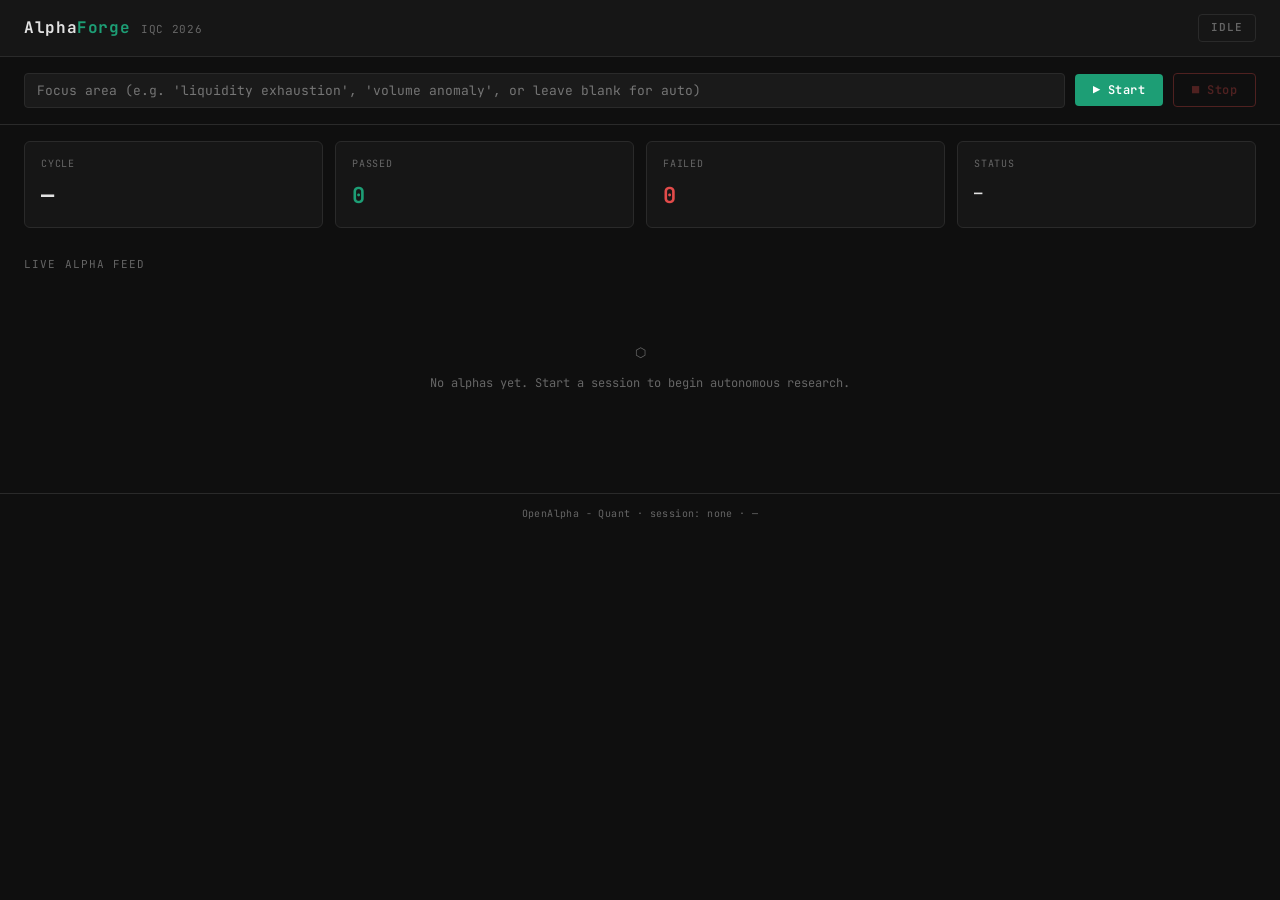
==== static/index.html @ 3b483c6f "feat: OpenAlpha-Quant v2 — full BRAIN submission pipeline - Rename AlphaForge → OpenAlpha - Quant ac" ====
<!DOCTYPE html>
<html lang="en">
<head>
<meta charset="UTF-8"/>
<meta name="viewport" content="width=device-width,initial-scale=1"/>
<title>OpenAlpha - Quant — IQC 2026 Alpha Engine</title>
<link href="https://fonts.googleapis.com/css2?family=JetBrains+Mono:wght@400;500;600;700&display=swap" rel="stylesheet"/>
<style>
:root{
  --bg:#0f0f0f;--surface:#161616;--border:#2a2a2a;
  --green:#1D9E75;--green-dim:rgba(29,158,117,0.15);
  --red:#E24B4A;--red-dim:rgba(226,75,74,0.15);
  --amber:#EF9F27;--amber-dim:rgba(239,159,39,0.15);
  --blue:#4A90D9;--blue-dim:rgba(74,144,217,0.15);
  --text:#e2e2e2;--muted:#666;--mono:'JetBrains Mono',monospace;
}
*{box-sizing:border-box;margin:0;padding:0;}
body{font-family:var(--mono);background:var(--bg);color:var(--text);font-size:13px;line-height:1.6;}
/* ── HEADER ── */
header{display:flex;align-items:center;justify-content:space-between;padding:14px 24px;border-bottom:1px solid var(--border);background:var(--surface);position:sticky;top:0;z-index:10;}
.logo{font-size:16px;font-weight:700;letter-spacing:0.04em;}
.logo span{color:var(--green);}
#statusBadge{padding:4px 12px;border-radius:4px;font-size:11px;font-weight:600;letter-spacing:0.08em;border:1px solid var(--border);}
/* ── CONTROLS ── */
.controls{display:flex;gap:10px;align-items:center;padding:16px 24px;border-bottom:1px solid var(--border);flex-wrap:wrap;}
input[type=text]{flex:1;min-width:200px;padding:8px 12px;background:#1a1a1a;border:1px solid var(--border);border-radius:4px;color:var(--text);font-family:var(--mono);font-size:13px;outline:none;}
input[type=text]:focus{border-color:var(--green);}
button{padding:8px 18px;border-radius:4px;font-family:var(--mono);font-size:12px;font-weight:600;cursor:pointer;border:none;letter-spacing:0.04em;transition:opacity .15s,transform .1s;}
button:active{transform:translateY(1px);}
#startBtn{background:var(--green);color:#fff;}
#startBtn:disabled{opacity:0.4;cursor:not-allowed;}
#stopBtn{background:transparent;border:1px solid var(--red);color:var(--red);}
#stopBtn:disabled{opacity:0.3;cursor:not-allowed;}
/* ── STATS ROW ── */
.stats{display:grid;grid-template-columns:repeat(4,1fr);gap:12px;padding:16px 24px;}
.stat-card{background:var(--surface);border:1px solid var(--border);border-radius:6px;padding:14px 16px;}
.stat-label{font-size:10px;color:var(--muted);text-transform:uppercase;letter-spacing:0.08em;margin-bottom:6px;}
.stat-value{font-size:22px;font-weight:700;}
/* ── ALPHA FEED ── */
.feed{padding:0 24px 40px;}
.feed-title{font-size:11px;color:var(--muted);text-transform:uppercase;letter-spacing:0.1em;padding:12px 0 10px;}
.alpha-card{background:var(--surface);border:1px solid var(--border);border-radius:6px;margin-bottom:12px;overflow:hidden;}
.alpha-card.submit{border-left:3px solid var(--green);}
.alpha-card.advance{border-left:3px solid var(--blue);}
.alpha-header{display:flex;align-items:center;justify-content:space-between;padding:12px 16px;cursor:pointer;gap:12px;}
.alpha-id{font-weight:700;font-size:14px;}
.alpha-meta{display:flex;align-items:center;gap:8px;flex-wrap:wrap;}
.badge{display:inline-block;padding:3px 8px;border-radius:3px;font-size:10px;font-weight:700;letter-spacing:0.06em;text-transform:uppercase;}
.badge-submit{background:var(--green-dim);color:var(--green);border:1px solid var(--green);}
.badge-advance{background:var(--blue-dim);color:var(--blue);border:1px solid var(--blue);}
.badge-corr-low{background:var(--green-dim);color:var(--green);}
.badge-corr-med{background:var(--amber-dim);color:var(--amber);}
.badge-corr-high{background:var(--red-dim);color:var(--red);}
.badge-family{background:#1a1a2e;color:#8080ff;border:1px solid #3333aa;}
.alpha-metrics-row{display:grid;grid-template-columns:repeat(3,1fr);gap:8px;padding:0 16px 10px;}
.mini-metric{background:#0f0f0f;border:1px solid var(--border);border-radius:4px;padding:8px 10px;text-align:center;}
.mini-label{font-size:9px;color:var(--muted);text-transform:uppercase;letter-spacing:.06em;margin-bottom:3px;}
.mini-value{font-size:13px;font-weight:600;color:var(--green);}
.collapsible{display:none;border-top:1px solid var(--border);}
.collapsible.open{display:block;}
.section-label{font-size:10px;color:var(--muted);text-transform:uppercase;letter-spacing:.08em;padding:10px 16px 4px;}
pre.expression{background:#0a0a0a;border:none;padding:10px 16px;font-size:12px;color:#7dd3fc;overflow-x:auto;white-space:pre-wrap;word-break:break-all;}
table.fp-table{width:100%;border-collapse:collapse;margin:0 0 10px;}
table.fp-table td{padding:4px 16px;font-size:11px;border-bottom:1px solid #1a1a1a;}
table.fp-table td:first-child{color:var(--muted);width:40%;}
table.fp-table td:last-child{color:var(--text);}
.ts{font-size:10px;color:var(--muted);}
.chevron{font-size:12px;color:var(--muted);transition:transform .2s;}
.chevron.open{transform:rotate(180deg);}
/* ── EMPTY STATE ── */
.empty{text-align:center;padding:60px 20px;color:var(--muted);}
.empty p{margin-top:10px;font-size:12px;}
/* ── FOOTER ── */
footer{text-align:center;padding:12px;color:var(--muted);font-size:10px;border-top:1px solid var(--border);letter-spacing:.04em;}
</style>
</head>
<body>

<header>
  <div class="logo">Alpha<span>Forge</span> <span style="color:var(--muted);font-weight:400;font-size:11px;">IQC 2026</span></div>
  <div id="statusBadge" style="color:var(--muted);">IDLE</div>
</header>

<div class="controls">
  <input type="text" id="focusInput" placeholder="Focus area (e.g. 'liquidity exhaustion', 'volume anomaly', or leave blank for auto)" />
  <button id="startBtn" onclick="startSession()">▶ Start</button>
  <button id="stopBtn" onclick="stopSession()" disabled>■ Stop</button>
</div>

<div class="stats">
  <div class="stat-card"><div class="stat-label">Cycle</div><div class="stat-value" id="statCycle">—</div></div>
  <div class="stat-card"><div class="stat-label">Passed</div><div class="stat-value" id="statPassed" style="color:var(--green)">0</div></div>
  <div class="stat-card"><div class="stat-label">Failed</div><div class="stat-value" id="statFailed" style="color:var(--red)">0</div></div>
  <div class="stat-card"><div class="stat-label">Status</div><div class="stat-value" id="statStatus" style="font-size:14px;padding-top:4px">—</div></div>
</div>

<div class="feed">
  <div class="feed-title">Live Alpha Feed</div>
  <div id="alphaFeed">
    <div class="empty" id="emptyState">
      ⬡<p>No alphas yet. Start a session to begin autonomous research.</p>
    </div>
  </div>
</div>

<footer id="footer">OpenAlpha - Quant · session: <span id="footerSid">none</span> · <span id="footerTs">—</span></footer>

<script>
const API = '';
let sessionId = localStorage.getItem('af_session_id') || null;
let pollInterval = null;
let knownAlphaIds = new Set();
let failCount = 0;

const STATUS_COLORS = {
  IDLE:'#666', GENERATING:'var(--amber)', PARSING:'var(--amber)',
  VALIDATING:'var(--amber)', ITERATING:'var(--amber)',
  PASS:'var(--green)', FAIL:'var(--red)',
  STOPPED:'#666', ERROR:'var(--red)',
};

// ── Session Management ────────────────────────────────────────────────────────
async function startSession() {
  const focus = document.getElementById('focusInput').value.trim() || 'auto';
  try {
    const resp = await fetch(`${API}/session/start`, {
      method: 'POST',
      headers: {'Content-Type':'application/json'},
      body: JSON.stringify({focus_area: focus}),
    });
    const data = await resp.json();
    if (!resp.ok) { alert('Error: ' + (data.detail || JSON.stringify(data))); return; }
    sessionId = data.session_id;
    localStorage.setItem('af_session_id', sessionId);
    knownAlphaIds.clear();
    failCount = 0;
    document.getElementById('footerSid').textContent = sessionId;
    document.getElementById('startBtn').disabled = true;
    document.getElementById('stopBtn').disabled = false;
    document.getElementById('emptyState').style.display = 'none';
    startPolling();
  } catch (e) { alert('Failed to start session: ' + e.message); }
}

async function stopSession() {
  if (!sessionId) return;
  try {
    await fetch(`${API}/session/${sessionId}/stop`, {method:'POST'});
    stopPolling();
    document.getElementById('startBtn').disabled = false;
    document.getElementById('stopBtn').disabled = true;
    setStatus('STOPPED');
  } catch (e) { console.error(e); }
}

// ── Polling ───────────────────────────────────────────────────────────────────
function startPolling() {
  if (pollInterval) clearInterval(pollInterval);
  pollInterval = setInterval(fetchStatus, 2000);
  fetchStatus();
}

function stopPolling() {
  if (pollInterval) { clearInterval(pollInterval); pollInterval = null; }
}

async function fetchStatus() {
  if (!sessionId) return;
  try {
    const resp = await fetch(`${API}/session/${sessionId}`);
    if (!resp.ok) return;
    const state = await resp.json();
    updateUI(state);
    if (['STOPPED','ERROR'].includes(state.status)) {
      stopPolling();
      document.getElementById('startBtn').disabled = false;
      document.getElementById('stopBtn').disabled = true;
    }
  } catch (e) { console.warn('Poll error:', e); }
}

// ── UI Updates ────────────────────────────────────────────────────────────────
function updateUI(state) {
  document.getElementById('statCycle').textContent = state.cycle || '—';
  document.getElementById('statPassed').textContent = (state.passed_alphas || []).length;

  // Calculate fail count as (cycles - passes - 1) approx
  const passed = (state.passed_alphas || []).length;
  document.getElementById('statFailed').textContent = Math.max(0, (state.cycle || 0) - passed);
  document.getElementById('statStatus').textContent = state.status;
  setStatus(state.status);

  const ts = state.created_at ? new Date(state.created_at).toLocaleString() : '—';
  document.getElementById('footerTs').textContent = ts;
  document.getElementById('footerSid').textContent = sessionId || 'none';

  // Render new alphas (newest first)
  const alphas = [...(state.passed_alphas || [])].reverse();
  for (const alpha of alphas) {
    if (!knownAlphaIds.has(alpha.alpha_id)) {
      knownAlphaIds.add(alpha.alpha_id);
      prependAlphaCard(alpha);
    }
  }

  if (knownAlphaIds.size > 0) {
    document.getElementById('emptyState').style.display = 'none';
  }
}

function setStatus(status) {
  const badge = document.getElementById('statusBadge');
  badge.textContent = status;
  badge.style.color = STATUS_COLORS[status] || '#666';
  badge.style.borderColor = STATUS_COLORS[status] || '#2a2a2a';
}

// ── Alpha Card Rendering ──────────────────────────────────────────────────────
function prependAlphaCard(alpha) {
  const feed = document.getElementById('alphaFeed');
  const empty = document.getElementById('emptyState');
  if (empty) empty.style.display = 'none';

  const m = alpha.metrics || {};
  const fp = alpha.fingerprint || {};
  const isSubmit = alpha.decision === 'SUBMIT CANDIDATE';
  const cardClass = isSubmit ? 'submit' : 'advance';
  const badgeClass = isSubmit ? 'badge-submit' : 'badge-advance';
  const badgeLabel = isSubmit ? 'SUBMIT ✓' : 'TEST ▶';

  const sharpe = fmt(m.sharpe_min, m.sharpe_max);
  const turnover = fmtPct(m.turnover_min, m.turnover_max);
  const fitness = fmt(m.fitness_min, m.fitness_max);
  const corrRisk = (m.corr_risk || '').toUpperCase();
  const corrClass = corrRisk === 'LOW' ? 'badge-corr-low' : corrRisk === 'HIGH' ? 'badge-corr-high' : 'badge-corr-med';
  const ts = alpha.timestamp ? new Date(alpha.timestamp).toLocaleTimeString() : '';
  const family = alpha.family || '';

  const id = 'card_' + alpha.alpha_id.replace(/\W/g,'');

  const card = document.createElement('div');
  card.className = `alpha-card ${cardClass}`;
  card.id = id;
  card.innerHTML = `
    <div class="alpha-header" onclick="toggleCard('${id}')">
      <div style="display:flex;align-items:center;gap:10px;">
        <span class="alpha-id">${esc(alpha.alpha_id)}</span>
        <span class="badge ${badgeClass}">${badgeLabel}</span>
        ${family ? `<span class="badge badge-family">${esc(family)}</span>` : ''}
        <span class="badge ${corrClass}">${corrRisk || '—'}</span>
      </div>
      <div style="display:flex;align-items:center;gap:12px;">
        <span class="ts">${ts} · cycle ${alpha.cycle_num}</span>
        <span class="chevron" id="chev_${id}">▼</span>
      </div>
    </div>
    <div class="alpha-metrics-row">
      <div class="mini-metric"><div class="mini-label">Sharpe</div><div class="mini-value">${sharpe}</div></div>
      <div class="mini-metric"><div class="mini-label">Fitness</div><div class="mini-value" style="color:var(--blue)">${fitness}</div></div>
      <div class="mini-metric"><div class="mini-label">Turnover</div><div class="mini-value" style="color:var(--amber)">${turnover}</div></div>
    </div>
    <div class="collapsible" id="body_${id}">
      <div class="section-label">FAST EXPRESSION</div>
      <pre class="expression">${esc(alpha.expression || '—')}</pre>
      <div class="section-label">STRUCTURAL FINGERPRINT</div>
      <table class="fp-table">
        <tr><td>Dataset</td><td>${esc(fp.dataset||'—')}</td></tr>
        <tr><td>Topology</td><td>${esc(fp.topology||'—')}</td></tr>
        <tr><td>Temporal</td><td>${esc(fp.temporal||'—')}</td></tr>
        <tr><td>Normalization</td><td>${esc(fp.normalization||'—')}</td></tr>
        <tr><td>Direction</td><td>${esc(fp.direction||'—')}</td></tr>
        <tr><td>Neutral</td><td>${esc(fp.neutral||'—')}</td></tr>
      </table>
      <div class="section-label">RATIONALE</div>
      <div style="padding:6px 16px 14px;font-size:12px;color:#aaa;line-height:1.7;">${esc(alpha.rationale||'—')}</div>
    </div>
  `;
  // Insert at top (newest first)
  const firstCard = feed.querySelector('.alpha-card');
  if (firstCard) feed.insertBefore(card, firstCard);
  else feed.appendChild(card);
}

function toggleCard(id) {
  const body = document.getElementById('body_' + id);
  const chev = document.getElementById('chev_' + id);
  if (!body) return;
  body.classList.toggle('open');
  chev.classList.toggle('open');
}

// ── Utils ─────────────────────────────────────────────────────────────────────
function esc(s) {
  return String(s||'').replace(/&/g,'&amp;').replace(/</g,'&lt;').replace(/>/g,'&gt;');
}
function fmt(lo, hi) {
  if (lo == null) return '—';
  return hi && hi !== lo ? `${lo}–${hi}` : String(lo);
}
function fmtPct(lo, hi) {
  if (lo == null) return '—';
  return hi && hi !== lo ? `${lo}–${hi}%` : `${lo}%`;
}

// ── Resume on page reload ──────────────────────────────────────────────────────
window.addEventListener('load', () => {
  if (sessionId) {
    document.getElementById('footerSid').textContent = sessionId;
    fetchStatus().then(() => startPolling());
    document.getElementById('stopBtn').disabled = false;
    document.getElementById('startBtn').disabled = false;
  }
});
</script>
</body>
</html>
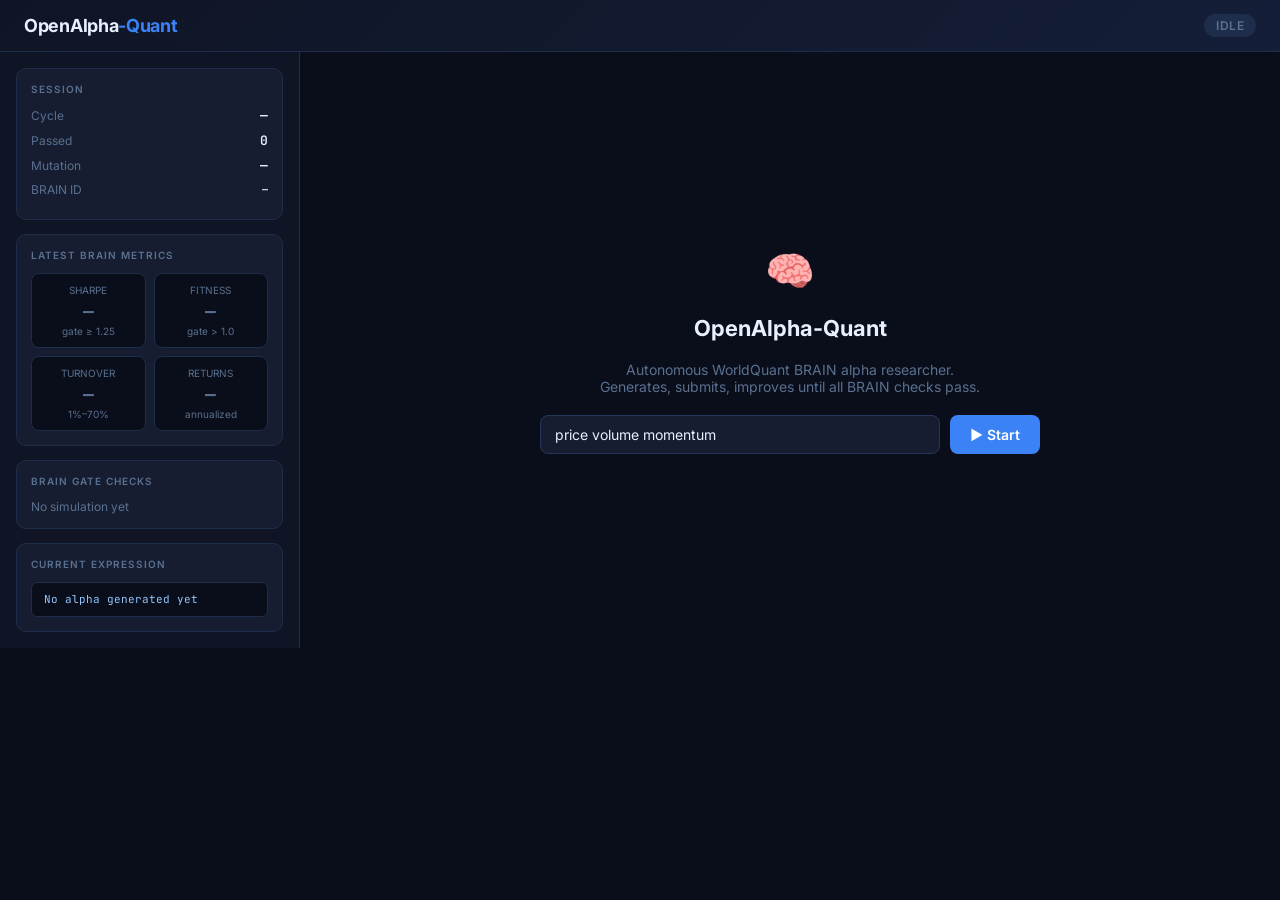
==== commit 7668c557: "feat: 20-mutation BRAIN improvement loop + rich live UI Backend: - _brain_improvement_loop(): PATCHe" ====
--- a/static/index.html
+++ b/static/index.html
@@ -1,315 +1,519 @@
 <!DOCTYPE html>
 <html lang="en">
 <head>
-<meta charset="UTF-8"/>
-<meta name="viewport" content="width=device-width,initial-scale=1"/>
-<title>OpenAlpha - Quant — IQC 2026 Alpha Engine</title>
-<link href="https://fonts.googleapis.com/css2?family=JetBrains+Mono:wght@400;500;600;700&display=swap" rel="stylesheet"/>
+<meta charset="UTF-8">
+<title>OpenAlpha-Quant | Research Dashboard</title>
+<link href="https://fonts.googleapis.com/css2?family=Inter:wght@300;400;500;600;700&family=JetBrains+Mono:wght@400;500&display=swap" rel="stylesheet">
 <style>
-:root{
-  --bg:#0f0f0f;--surface:#161616;--border:#2a2a2a;
-  --green:#1D9E75;--green-dim:rgba(29,158,117,0.15);
-  --red:#E24B4A;--red-dim:rgba(226,75,74,0.15);
-  --amber:#EF9F27;--amber-dim:rgba(239,159,39,0.15);
-  --blue:#4A90D9;--blue-dim:rgba(74,144,217,0.15);
-  --text:#e2e2e2;--muted:#666;--mono:'JetBrains Mono',monospace;
-}
-*{box-sizing:border-box;margin:0;padding:0;}
-body{font-family:var(--mono);background:var(--bg);color:var(--text);font-size:13px;line-height:1.6;}
-/* ── HEADER ── */
-header{display:flex;align-items:center;justify-content:space-between;padding:14px 24px;border-bottom:1px solid var(--border);background:var(--surface);position:sticky;top:0;z-index:10;}
-.logo{font-size:16px;font-weight:700;letter-spacing:0.04em;}
-.logo span{color:var(--green);}
-#statusBadge{padding:4px 12px;border-radius:4px;font-size:11px;font-weight:600;letter-spacing:0.08em;border:1px solid var(--border);}
-/* ── CONTROLS ── */
-.controls{display:flex;gap:10px;align-items:center;padding:16px 24px;border-bottom:1px solid var(--border);flex-wrap:wrap;}
-input[type=text]{flex:1;min-width:200px;padding:8px 12px;background:#1a1a1a;border:1px solid var(--border);border-radius:4px;color:var(--text);font-family:var(--mono);font-size:13px;outline:none;}
-input[type=text]:focus{border-color:var(--green);}
-button{padding:8px 18px;border-radius:4px;font-family:var(--mono);font-size:12px;font-weight:600;cursor:pointer;border:none;letter-spacing:0.04em;transition:opacity .15s,transform .1s;}
-button:active{transform:translateY(1px);}
-#startBtn{background:var(--green);color:#fff;}
-#startBtn:disabled{opacity:0.4;cursor:not-allowed;}
-#stopBtn{background:transparent;border:1px solid var(--red);color:var(--red);}
-#stopBtn:disabled{opacity:0.3;cursor:not-allowed;}
-/* ── STATS ROW ── */
-.stats{display:grid;grid-template-columns:repeat(4,1fr);gap:12px;padding:16px 24px;}
-.stat-card{background:var(--surface);border:1px solid var(--border);border-radius:6px;padding:14px 16px;}
-.stat-label{font-size:10px;color:var(--muted);text-transform:uppercase;letter-spacing:0.08em;margin-bottom:6px;}
-.stat-value{font-size:22px;font-weight:700;}
-/* ── ALPHA FEED ── */
-.feed{padding:0 24px 40px;}
-.feed-title{font-size:11px;color:var(--muted);text-transform:uppercase;letter-spacing:0.1em;padding:12px 0 10px;}
-.alpha-card{background:var(--surface);border:1px solid var(--border);border-radius:6px;margin-bottom:12px;overflow:hidden;}
-.alpha-card.submit{border-left:3px solid var(--green);}
-.alpha-card.advance{border-left:3px solid var(--blue);}
-.alpha-header{display:flex;align-items:center;justify-content:space-between;padding:12px 16px;cursor:pointer;gap:12px;}
-.alpha-id{font-weight:700;font-size:14px;}
-.alpha-meta{display:flex;align-items:center;gap:8px;flex-wrap:wrap;}
-.badge{display:inline-block;padding:3px 8px;border-radius:3px;font-size:10px;font-weight:700;letter-spacing:0.06em;text-transform:uppercase;}
-.badge-submit{background:var(--green-dim);color:var(--green);border:1px solid var(--green);}
-.badge-advance{background:var(--blue-dim);color:var(--blue);border:1px solid var(--blue);}
-.badge-corr-low{background:var(--green-dim);color:var(--green);}
-.badge-corr-med{background:var(--amber-dim);color:var(--amber);}
-.badge-corr-high{background:var(--red-dim);color:var(--red);}
-.badge-family{background:#1a1a2e;color:#8080ff;border:1px solid #3333aa;}
-.alpha-metrics-row{display:grid;grid-template-columns:repeat(3,1fr);gap:8px;padding:0 16px 10px;}
-.mini-metric{background:#0f0f0f;border:1px solid var(--border);border-radius:4px;padding:8px 10px;text-align:center;}
-.mini-label{font-size:9px;color:var(--muted);text-transform:uppercase;letter-spacing:.06em;margin-bottom:3px;}
-.mini-value{font-size:13px;font-weight:600;color:var(--green);}
-.collapsible{display:none;border-top:1px solid var(--border);}
-.collapsible.open{display:block;}
-.section-label{font-size:10px;color:var(--muted);text-transform:uppercase;letter-spacing:.08em;padding:10px 16px 4px;}
-pre.expression{background:#0a0a0a;border:none;padding:10px 16px;font-size:12px;color:#7dd3fc;overflow-x:auto;white-space:pre-wrap;word-break:break-all;}
-table.fp-table{width:100%;border-collapse:collapse;margin:0 0 10px;}
-table.fp-table td{padding:4px 16px;font-size:11px;border-bottom:1px solid #1a1a1a;}
-table.fp-table td:first-child{color:var(--muted);width:40%;}
-table.fp-table td:last-child{color:var(--text);}
-.ts{font-size:10px;color:var(--muted);}
-.chevron{font-size:12px;color:var(--muted);transition:transform .2s;}
-.chevron.open{transform:rotate(180deg);}
-/* ── EMPTY STATE ── */
-.empty{text-align:center;padding:60px 20px;color:var(--muted);}
-.empty p{margin-top:10px;font-size:12px;}
-/* ── FOOTER ── */
-footer{text-align:center;padding:12px;color:var(--muted);font-size:10px;border-top:1px solid var(--border);letter-spacing:.04em;}
+  :root {
+    --bg: #0a0e1a; --bg2: #0f1525; --bg3: #161d30;
+    --border: #1e2d4a; --border2: #243558;
+    --text: #c8d4e8; --muted: #5a7090; --white: #e8f0ff;
+    --blue: #3b82f6; --green: #10b981; --red: #ef4444;
+    --yellow: #f59e0b; --purple: #8b5cf6; --cyan: #06b6d4;
+    --orange: #f97316;
+  }
+  * { margin: 0; padding: 0; box-sizing: border-box; }
+  body { font-family: 'Inter', sans-serif; background: var(--bg); color: var(--text); min-height: 100vh; }
+
+  header {
+    background: linear-gradient(135deg, #0f1525 0%, #141e38 100%);
+    border-bottom: 1px solid var(--border);
+    padding: 14px 24px;
+    display: flex; align-items: center; justify-content: space-between;
+  }
+  .logo { font-size: 18px; font-weight: 700; color: var(--white); letter-spacing: -0.3px; }
+  .logo span { color: var(--blue); }
+  .status-badge {
+    padding: 4px 12px; border-radius: 20px; font-size: 12px; font-weight: 600;
+    letter-spacing: 0.5px; text-transform: uppercase;
+  }
+  .badge-idle      { background: #1e2d4a; color: var(--muted); }
+  .badge-generating { background: #1c2f1a; color: #4ade80; animation: pulse 2s infinite; }
+  .badge-submitting { background: #1a2a3f; color: var(--blue); animation: pulse 2s infinite; }
+  .badge-iterating  { background: #2a1f10; color: var(--orange); animation: pulse 2s infinite; }
+  .badge-pass       { background: #0f2a1a; color: var(--green); }
+  .badge-stopped    { background: #1e1e2e; color: var(--muted); }
+  .badge-error      { background: #2a1010; color: var(--red); }
+  @keyframes pulse { 0%,100%{opacity:1} 50%{opacity:.6} }
+
+  .grid {
+    display: grid;
+    grid-template-columns: 300px 1fr;
+    grid-template-rows: auto 1fr;
+    gap: 0;
+    height: calc(100vh - 56px);
+  }
+
+  /* Left sidebar */
+  .sidebar {
+    background: var(--bg2); border-right: 1px solid var(--border);
+    overflow-y: auto; padding: 16px;
+    display: flex; flex-direction: column; gap: 14px;
+  }
+
+  .card {
+    background: var(--bg3); border: 1px solid var(--border);
+    border-radius: 10px; padding: 14px;
+  }
+  .card-title {
+    font-size: 10px; font-weight: 600; color: var(--muted);
+    letter-spacing: 1px; text-transform: uppercase; margin-bottom: 12px;
+  }
+
+  .stat-row { display: flex; justify-content: space-between; align-items: center; margin-bottom: 8px; }
+  .stat-label { font-size: 12px; color: var(--muted); }
+  .stat-val { font-size: 13px; font-weight: 600; color: var(--white); font-family: 'JetBrains Mono', monospace; }
+
+  .metric-grid { display: grid; grid-template-columns: 1fr 1fr; gap: 8px; }
+  .metric-box {
+    background: var(--bg); border: 1px solid var(--border);
+    border-radius: 8px; padding: 10px; text-align: center;
+  }
+  .metric-name { font-size: 10px; color: var(--muted); margin-bottom: 4px; }
+  .metric-value { font-size: 18px; font-weight: 700; font-family: 'JetBrains Mono', monospace; }
+  .metric-limit { font-size: 10px; color: var(--muted); margin-top: 2px; }
+  .good { color: var(--green); }
+  .bad  { color: var(--red); }
+  .na   { color: var(--muted); }
+
+  /* BRAIN checks */
+  .check-row {
+    display: flex; align-items: center; gap: 8px;
+    padding: 6px 0; border-bottom: 1px solid var(--border);
+    font-size: 12px;
+  }
+  .check-row:last-child { border-bottom: none; }
+  .check-icon { font-size: 14px; width: 18px; flex-shrink: 0; }
+  .check-name { flex: 1; color: var(--text); font-family: 'JetBrains Mono', monospace; font-size: 11px; }
+  .check-vals { font-size: 10px; color: var(--muted); }
+
+  /* Mutation progress bar */
+  .mutation-bar { margin-top: 8px; }
+  .mutation-label { font-size: 11px; color: var(--muted); margin-bottom: 4px; display: flex; justify-content: space-between; }
+  .bar-track { height: 6px; background: var(--bg); border-radius: 3px; overflow: hidden; }
+  .bar-fill { height: 100%; background: linear-gradient(90deg, var(--blue), var(--purple)); border-radius: 3px; transition: width 0.5s; }
+
+  /* Right panel */
+  .main-panel {
+    display: flex; flex-direction: column;
+    overflow: hidden;
+  }
+
+  /* Session start */
+  .start-screen {
+    flex: 1; display: flex; align-items: center; justify-content: center;
+    flex-direction: column; gap: 20px;
+  }
+  .start-screen h2 { font-size: 22px; font-weight: 700; color: var(--white); }
+  .start-screen p { color: var(--muted); font-size: 14px; text-align: center; max-width: 400px; }
+  .input-row { display: flex; gap: 10px; width: 100%; max-width: 500px; }
+  .input-row input {
+    flex: 1; background: var(--bg3); border: 1px solid var(--border2);
+    color: var(--white); padding: 10px 14px; border-radius: 8px; font-size: 14px;
+    outline: none; font-family: inherit;
+  }
+  .input-row input:focus { border-color: var(--blue); }
+  .btn {
+    background: var(--blue); color: white; border: none; padding: 10px 20px;
+    border-radius: 8px; font-size: 14px; font-weight: 600; cursor: pointer;
+    transition: all .2s; font-family: inherit;
+  }
+  .btn:hover { background: #2563eb; transform: translateY(-1px); }
+  .btn-danger { background: #dc2626; }
+  .btn-danger:hover { background: #b91c1c; }
+
+  /* Activity log */
+  .log-header {
+    padding: 12px 20px; border-bottom: 1px solid var(--border);
+    display: flex; align-items: center; justify-content: space-between;
+    background: var(--bg2);
+  }
+  .log-title { font-size: 13px; font-weight: 600; color: var(--white); }
+  .log-controls { display: flex; gap: 8px; }
+  .log-btn {
+    padding: 4px 10px; border-radius: 6px; font-size: 11px; font-weight: 500;
+    cursor: pointer; border: 1px solid var(--border2); background: var(--bg3);
+    color: var(--muted); transition: all .15s;
+  }
+  .log-btn.active { background: var(--blue); border-color: var(--blue); color: white; }
+  .log-btn:hover { color: var(--white); }
+
+  .log-body {
+    flex: 1; overflow-y: auto; padding: 8px 0;
+    font-family: 'JetBrains Mono', monospace; font-size: 12px;
+  }
+
+  .log-entry {
+    display: flex; gap: 10px; padding: 5px 20px;
+    border-left: 2px solid transparent;
+    line-height: 1.4;
+    animation: fadeIn .3s ease;
+  }
+  @keyframes fadeIn { from{opacity:0;transform:translateY(4px)} to{opacity:1;transform:none} }
+
+  .log-time { color: var(--muted); flex-shrink: 0; font-size: 11px; padding-top: 1px; }
+  .log-type {
+    font-size: 10px; font-weight: 700; letter-spacing: 0.5px;
+    padding: 1px 6px; border-radius: 4px; flex-shrink: 0;
+    height: fit-content; margin-top: 1px;
+  }
+  .log-msg { color: var(--text); word-break: break-word; }
+
+  /* Log type colors */
+  .t-SUBMIT     { background: #1a2d4a; color: var(--blue); border-left-color: var(--blue); }
+  .t-BRAIN_PASS { background: #0f2a1a; color: var(--green); border-left-color: var(--green); }
+  .t-BRAIN_FAIL { background: #2a1010; color: var(--red); border-left-color: var(--red); }
+  .t-BRAIN_ERROR{ background: #2a1010; color: #f87171; border-left-color: var(--red); }
+  .t-MUTATE     { background: #251a38; color: var(--purple); border-left-color: var(--purple); }
+  .t-PATCH      { background: #1a2038; color: var(--cyan); border-left-color: var(--cyan); }
+  .t-LLM        { background: #1a2a1a; color: #86efac; border-left-color: #4ade80; }
+  .t-METRICS    { background: #1a1a2a; color: #a5b4fc; border-left-color: var(--purple); }
+  .t-PASS       { background: #0f2a1a; color: var(--green); border-left-color: var(--green); }
+  .t-ABANDON    { background: #2a1a10; color: var(--orange); border-left-color: var(--orange); }
+  .t-ERROR      { background: #2a1010; color: var(--red); border-left-color: var(--red); }
+  .t-INFO       { background: transparent; color: var(--muted); }
+
+  .expr-box {
+    background: var(--bg); border: 1px solid var(--border); border-radius: 6px;
+    padding: 8px 12px; margin-top: 8px; font-family: 'JetBrains Mono', monospace;
+    font-size: 11px; color: #93c5fd; word-break: break-all; line-height: 1.5;
+  }
+
+  /* Session controls at top of main panel */
+  .session-bar {
+    padding: 10px 20px; border-bottom: 1px solid var(--border);
+    background: var(--bg2); display: flex; align-items: center; gap: 12px;
+  }
+  .session-id { font-family: 'JetBrains Mono', monospace; font-size: 12px; color: var(--muted); }
+
+  /* Scrollbar */
+  ::-webkit-scrollbar { width: 5px; }
+  ::-webkit-scrollbar-track { background: transparent; }
+  ::-webkit-scrollbar-thumb { background: var(--border2); border-radius: 3px; }
 </style>
 </head>
 <body>
 
 <header>
-  <div class="logo">Alpha<span>Forge</span> <span style="color:var(--muted);font-weight:400;font-size:11px;">IQC 2026</span></div>
-  <div id="statusBadge" style="color:var(--muted);">IDLE</div>
+  <div class="logo">OpenAlpha<span>-Quant</span></div>
+  <div style="display:flex;align-items:center;gap:12px">
+    <div id="statusBadge" class="status-badge badge-idle">IDLE</div>
+    <button class="btn btn-danger" id="stopBtn" onclick="stopSession()" style="display:none;padding:6px 14px;font-size:12px">■ Stop</button>
+  </div>
 </header>
 
-<div class="controls">
-  <input type="text" id="focusInput" placeholder="Focus area (e.g. 'liquidity exhaustion', 'volume anomaly', or leave blank for auto)" />
-  <button id="startBtn" onclick="startSession()">▶ Start</button>
-  <button id="stopBtn" onclick="stopSession()" disabled>■ Stop</button>
-</div>
-
-<div class="stats">
-  <div class="stat-card"><div class="stat-label">Cycle</div><div class="stat-value" id="statCycle">—</div></div>
-  <div class="stat-card"><div class="stat-label">Passed</div><div class="stat-value" id="statPassed" style="color:var(--green)">0</div></div>
-  <div class="stat-card"><div class="stat-label">Failed</div><div class="stat-value" id="statFailed" style="color:var(--red)">0</div></div>
-  <div class="stat-card"><div class="stat-label">Status</div><div class="stat-value" id="statStatus" style="font-size:14px;padding-top:4px">—</div></div>
-</div>
-
-<div class="feed">
-  <div class="feed-title">Live Alpha Feed</div>
-  <div id="alphaFeed">
-    <div class="empty" id="emptyState">
-      ⬡<p>No alphas yet. Start a session to begin autonomous research.</p>
-    </div>
+<div class="grid" id="mainGrid">
+
+  <!-- Sidebar -->
+  <div class="sidebar" id="sidebar">
+
+    <!-- Stats -->
+    <div class="card">
+      <div class="card-title">Session</div>
+      <div class="stat-row"><span class="stat-label">Cycle</span><span class="stat-val" id="sCycle">—</span></div>
+      <div class="stat-row"><span class="stat-label">Passed</span><span class="stat-val" id="sPassed">0</span></div>
+      <div class="stat-row"><span class="stat-label">Mutation</span><span class="stat-val" id="sMut">—</span></div>
+      <div class="stat-row"><span class="stat-label">BRAIN ID</span><span class="stat-val" id="sBrainId" style="font-size:10px">—</span></div>
+    </div>
+
+    <!-- Metrics -->
+    <div class="card">
+      <div class="card-title">Latest BRAIN Metrics</div>
+      <div class="metric-grid">
+        <div class="metric-box">
+          <div class="metric-name">SHARPE</div>
+          <div class="metric-value na" id="mSharpe">—</div>
+          <div class="metric-limit">gate ≥ 1.25</div>
+        </div>
+        <div class="metric-box">
+          <div class="metric-name">FITNESS</div>
+          <div class="metric-value na" id="mFitness">—</div>
+          <div class="metric-limit">gate &gt; 1.0</div>
+        </div>
+        <div class="metric-box">
+          <div class="metric-name">TURNOVER</div>
+          <div class="metric-value na" id="mTurnover">—</div>
+          <div class="metric-limit">1%–70%</div>
+        </div>
+        <div class="metric-box">
+          <div class="metric-name">RETURNS</div>
+          <div class="metric-value na" id="mReturns">—</div>
+          <div class="metric-limit">annualized</div>
+        </div>
+      </div>
+    </div>
+
+    <!-- BRAIN checks -->
+    <div class="card">
+      <div class="card-title">BRAIN Gate Checks</div>
+      <div id="checksPanel"><div style="color:var(--muted);font-size:12px">No simulation yet</div></div>
+    </div>
+
+    <!-- Mutation progress -->
+    <div class="card" id="mutCard" style="display:none">
+      <div class="card-title">Improvement Loop</div>
+      <div class="mutation-bar">
+        <div class="mutation-label">
+          <span id="mutLabel">Mutation 0/20</span>
+          <span id="mutPct" style="color:var(--blue)">0%</span>
+        </div>
+        <div class="bar-track"><div class="bar-fill" id="mutBar" style="width:0%"></div></div>
+      </div>
+      <div style="margin-top:10px;font-size:11px;color:var(--muted)" id="mutFix">Waiting…</div>
+    </div>
+
+    <!-- Current expression -->
+    <div class="card">
+      <div class="card-title">Current Expression</div>
+      <div class="expr-box" id="exprBox">No alpha generated yet</div>
+    </div>
+
+  </div>
+
+  <!-- Main panel -->
+  <div class="main-panel" id="mainPanel">
+
+    <!-- Start screen -->
+    <div class="start-screen" id="startScreen">
+      <div style="font-size:40px">🧠</div>
+      <h2>OpenAlpha-Quant</h2>
+      <p>Autonomous WorldQuant BRAIN alpha researcher.<br>Generates, submits, improves until all BRAIN checks pass.</p>
+      <div class="input-row">
+        <input type="text" id="focusInput" placeholder="Focus area (e.g. price momentum, short squeeze…)" value="price volume momentum"/>
+        <button class="btn" onclick="startSession()">▶ Start</button>
+      </div>
+    </div>
+
+    <!-- Live dashboard (hidden until session starts) -->
+    <div style="display:none;flex:1;flex-direction:column;overflow:hidden" id="liveDash">
+      <div class="session-bar">
+        <span style="font-size:12px;color:var(--muted)">Session:</span>
+        <span class="session-id" id="sessionIdDisplay">—</span>
+        <button class="btn" onclick="showStartScreen()" style="padding:5px 12px;font-size:11px;background:var(--bg3);border:1px solid var(--border2);color:var(--muted)">+ New</button>
+      </div>
+      <div class="log-header">
+        <div class="log-title">⚡ Activity Log</div>
+        <div class="log-controls">
+          <div class="log-btn active" id="fAll" onclick="setFilter('ALL')">All</div>
+          <div class="log-btn" id="fBRAIN" onclick="setFilter('BRAIN')">BRAIN</div>
+          <div class="log-btn" id="fMUTATE" onclick="setFilter('MUTATE')">Mutations</div>
+          <div class="log-btn" id="fERROR" onclick="setFilter('ERROR')">Errors</div>
+          <div class="log-btn" onclick="clearLog()">Clear</div>
+        </div>
+      </div>
+      <div class="log-body" id="logBody"></div>
+    </div>
+
   </div>
 </div>
 
-<footer id="footer">OpenAlpha - Quant · session: <span id="footerSid">none</span> · <span id="footerTs">—</span></footer>
-
 <script>
-const API = '';
-let sessionId = localStorage.getItem('af_session_id') || null;
+let sessionId = null;
 let pollInterval = null;
-let knownAlphaIds = new Set();
-let failCount = 0;
-
-const STATUS_COLORS = {
-  IDLE:'#666', GENERATING:'var(--amber)', PARSING:'var(--amber)',
-  VALIDATING:'var(--amber)', ITERATING:'var(--amber)',
-  PASS:'var(--green)', FAIL:'var(--red)',
-  STOPPED:'#666', ERROR:'var(--red)',
-};
-
-// ── Session Management ────────────────────────────────────────────────────────
-async function startSession() {
-  const focus = document.getElementById('focusInput').value.trim() || 'auto';
-  try {
-    const resp = await fetch(`${API}/session/start`, {
-      method: 'POST',
-      headers: {'Content-Type':'application/json'},
-      body: JSON.stringify({focus_area: focus}),
-    });
-    const data = await resp.json();
-    if (!resp.ok) { alert('Error: ' + (data.detail || JSON.stringify(data))); return; }
-    sessionId = data.session_id;
-    localStorage.setItem('af_session_id', sessionId);
-    knownAlphaIds.clear();
-    failCount = 0;
-    document.getElementById('footerSid').textContent = sessionId;
-    document.getElementById('startBtn').disabled = true;
-    document.getElementById('stopBtn').disabled = false;
-    document.getElementById('emptyState').style.display = 'none';
+let logFilter = 'ALL';
+let autoScroll = true;
+let lastLogCount = 0;
+let latestChecks = [];
+
+function setFilter(f) {
+  logFilter = f;
+  ['All','BRAIN','MUTATE','ERROR'].forEach(x => {
+    document.getElementById('f' + (x==='All'?'All':x)).classList.remove('active');
+  });
+  document.getElementById('f' + f).classList.add('active');
+  renderLog(window._allLogs || []);
+}
+
+function clearLog() {
+  document.getElementById('logBody').innerHTML = '';
+  window._allLogs = [];
+}
+
+function startSession() {
+  const focus = document.getElementById('focusInput').value || 'price volume momentum';
+  fetch('/session/start', {
+    method: 'POST', headers: {'Content-Type':'application/json'},
+    body: JSON.stringify({focus_area: focus})
+  })
+  .then(r => r.json())
+  .then(d => {
+    sessionId = d.session_id;
+    document.getElementById('startScreen').style.display = 'none';
+    document.getElementById('liveDash').style.display = 'flex';
+    document.getElementById('sessionIdDisplay').textContent = sessionId;
+    document.getElementById('stopBtn').style.display = 'block';
+    window._allLogs = [];
+    lastLogCount = 0;
     startPolling();
-  } catch (e) { alert('Failed to start session: ' + e.message); }
-}
-
-async function stopSession() {
+  });
+}
+
+function showStartScreen() {
+  document.getElementById('startScreen').style.display = 'flex';
+  document.getElementById('liveDash').style.display = 'none';
+  document.getElementById('stopBtn').style.display = 'none';
+  stopPolling();
+  sessionId = null;
+}
+
+function stopSession() {
   if (!sessionId) return;
-  try {
-    await fetch(`${API}/session/${sessionId}/stop`, {method:'POST'});
-    stopPolling();
-    document.getElementById('startBtn').disabled = false;
-    document.getElementById('stopBtn').disabled = true;
-    setStatus('STOPPED');
-  } catch (e) { console.error(e); }
-}
-
-// ── Polling ───────────────────────────────────────────────────────────────────
+  fetch(`/session/${sessionId}/stop`, {method:'POST'});
+}
+
 function startPolling() {
   if (pollInterval) clearInterval(pollInterval);
-  pollInterval = setInterval(fetchStatus, 2000);
-  fetchStatus();
+  pollInterval = setInterval(pollSession, 2000);
+  pollSession();
 }
 
 function stopPolling() {
-  if (pollInterval) { clearInterval(pollInterval); pollInterval = null; }
-}
-
-async function fetchStatus() {
+  if (pollInterval) clearInterval(pollInterval);
+  pollInterval = null;
+}
+
+function pollSession() {
   if (!sessionId) return;
-  try {
-    const resp = await fetch(`${API}/session/${sessionId}`);
-    if (!resp.ok) return;
-    const state = await resp.json();
-    updateUI(state);
-    if (['STOPPED','ERROR'].includes(state.status)) {
-      stopPolling();
-      document.getElementById('startBtn').disabled = false;
-      document.getElementById('stopBtn').disabled = true;
+  fetch(`/session/${sessionId}`)
+    .then(r => r.json())
+    .then(updateDashboard)
+    .catch(() => {});
+}
+
+function updateDashboard(data) {
+  // Status badge
+  const status = (data.status || 'idle').toLowerCase();
+  const badge = document.getElementById('statusBadge');
+  badge.textContent = status.toUpperCase().replace('_', ' ');
+  badge.className = `status-badge badge-${status}`;
+
+  // Stats
+  document.getElementById('sCycle').textContent = data.cycle || '—';
+  document.getElementById('sPassed').textContent = (data.passed_alphas || []).length;
+  document.getElementById('sMut').textContent =
+    data.brain_mutation_count > 0 ? `${data.brain_mutation_count}/20` : '—';
+  document.getElementById('sBrainId').textContent = data.current_brain_alpha_id || '—';
+
+  // Metrics from latest passed alpha
+  const pa = data.passed_alphas || [];
+  if (pa.length > 0) {
+    const latest = pa[pa.length - 1];
+    const br = latest.brain;
+    if (br) updateMetrics(br);
+  }
+
+  // Activity log
+  const logs = data.activity_log || [];
+  if (logs.length !== lastLogCount) {
+    window._allLogs = logs;
+    lastLogCount = logs.length;
+    renderLog(logs);
+  }
+
+  // Mutation bar
+  const mc = data.brain_mutation_count || 0;
+  const mutCard = document.getElementById('mutCard');
+  if (mc > 0) {
+    mutCard.style.display = 'block';
+    const pct = Math.round(mc / 20 * 100);
+    document.getElementById('mutLabel').textContent = `Mutation ${mc}/20`;
+    document.getElementById('mutPct').textContent = `${pct}%`;
+    document.getElementById('mutBar').style.width = `${pct}%`;
+  } else {
+    mutCard.style.display = 'none';
+  }
+
+  // Expression from latest log
+  const mutLogs = logs.filter(l => l.type === 'LLM' || l.type === 'SUBMIT');
+  if (mutLogs.length > 0) {
+    const last = mutLogs[mutLogs.length - 1];
+    const expr = (last.detail && last.detail.expression) || (last.detail && last.detail.expr) || '';
+    if (expr) document.getElementById('exprBox').textContent = expr;
+  }
+
+  // BRAIN checks from latest BRAIN_FAIL/BRAIN_PASS logs
+  const checkLogs = logs.filter(l => l.type === 'BRAIN_FAIL' || l.type === 'BRAIN_PASS' || l.type === 'METRICS');
+  updateChecksPanel(logs);
+
+  if (status === 'stopped' || status === 'error') stopPolling();
+}
+
+function updateMetrics(br) {
+  const fmt = (v, pct) => v == null ? '—' : (pct ? v.toFixed(1)+'%' : v.toFixed(3));
+  const setM = (id, val, good) => {
+    const el = document.getElementById(id);
+    el.textContent = val === '—' ? '—' : val;
+    el.className = 'metric-value ' + (val === '—' ? 'na' : good ? 'good' : 'bad');
+  };
+  const s = br.real_sharpe, f = br.real_fitness, t = br.real_turnover, r = br.real_returns;
+  setM('mSharpe',  fmt(s), s != null && s >= 1.25);
+  setM('mFitness', fmt(f), f != null && f > 1.0);
+  setM('mTurnover',fmt(t, true), t != null && t >= 1 && t <= 70);
+  setM('mReturns', fmt(r, true), r != null && r > 0);
+}
+
+function updateChecksPanel(logs) {
+  const checkMap = {};
+  logs.forEach(l => {
+    if (l.type === 'BRAIN_FAIL' && l.detail && l.detail.check) {
+      checkMap[l.detail.check] = {result:'FAIL', value: l.detail.value, limit: l.detail.limit};
     }
-  } catch (e) { console.warn('Poll error:', e); }
-}
-
-// ── UI Updates ────────────────────────────────────────────────────────────────
-function updateUI(state) {
-  document.getElementById('statCycle').textContent = state.cycle || '—';
-  document.getElementById('statPassed').textContent = (state.passed_alphas || []).length;
-
-  // Calculate fail count as (cycles - passes - 1) approx
-  const passed = (state.passed_alphas || []).length;
-  document.getElementById('statFailed').textContent = Math.max(0, (state.cycle || 0) - passed);
-  document.getElementById('statStatus').textContent = state.status;
-  setStatus(state.status);
-
-  const ts = state.created_at ? new Date(state.created_at).toLocaleString() : '—';
-  document.getElementById('footerTs').textContent = ts;
-  document.getElementById('footerSid').textContent = sessionId || 'none';
-
-  // Render new alphas (newest first)
-  const alphas = [...(state.passed_alphas || [])].reverse();
-  for (const alpha of alphas) {
-    if (!knownAlphaIds.has(alpha.alpha_id)) {
-      knownAlphaIds.add(alpha.alpha_id);
-      prependAlphaCard(alpha);
+    if (l.type === 'BRAIN_PASS') {
+      // clear fails on pass
+      Object.keys(checkMap).forEach(k => { checkMap[k] = {result:'PASS'}; });
     }
-  }
-
-  if (knownAlphaIds.size > 0) {
-    document.getElementById('emptyState').style.display = 'none';
-  }
-}
-
-function setStatus(status) {
-  const badge = document.getElementById('statusBadge');
-  badge.textContent = status;
-  badge.style.color = STATUS_COLORS[status] || '#666';
-  badge.style.borderColor = STATUS_COLORS[status] || '#2a2a2a';
-}
-
-// ── Alpha Card Rendering ──────────────────────────────────────────────────────
-function prependAlphaCard(alpha) {
-  const feed = document.getElementById('alphaFeed');
-  const empty = document.getElementById('emptyState');
-  if (empty) empty.style.display = 'none';
-
-  const m = alpha.metrics || {};
-  const fp = alpha.fingerprint || {};
-  const isSubmit = alpha.decision === 'SUBMIT CANDIDATE';
-  const cardClass = isSubmit ? 'submit' : 'advance';
-  const badgeClass = isSubmit ? 'badge-submit' : 'badge-advance';
-  const badgeLabel = isSubmit ? 'SUBMIT ✓' : 'TEST ▶';
-
-  const sharpe = fmt(m.sharpe_min, m.sharpe_max);
-  const turnover = fmtPct(m.turnover_min, m.turnover_max);
-  const fitness = fmt(m.fitness_min, m.fitness_max);
-  const corrRisk = (m.corr_risk || '').toUpperCase();
-  const corrClass = corrRisk === 'LOW' ? 'badge-corr-low' : corrRisk === 'HIGH' ? 'badge-corr-high' : 'badge-corr-med';
-  const ts = alpha.timestamp ? new Date(alpha.timestamp).toLocaleTimeString() : '';
-  const family = alpha.family || '';
-
-  const id = 'card_' + alpha.alpha_id.replace(/\W/g,'');
-
-  const card = document.createElement('div');
-  card.className = `alpha-card ${cardClass}`;
-  card.id = id;
-  card.innerHTML = `
-    <div class="alpha-header" onclick="toggleCard('${id}')">
-      <div style="display:flex;align-items:center;gap:10px;">
-        <span class="alpha-id">${esc(alpha.alpha_id)}</span>
-        <span class="badge ${badgeClass}">${badgeLabel}</span>
-        ${family ? `<span class="badge badge-family">${esc(family)}</span>` : ''}
-        <span class="badge ${corrClass}">${corrRisk || '—'}</span>
-      </div>
-      <div style="display:flex;align-items:center;gap:12px;">
-        <span class="ts">${ts} · cycle ${alpha.cycle_num}</span>
-        <span class="chevron" id="chev_${id}">▼</span>
-      </div>
-    </div>
-    <div class="alpha-metrics-row">
-      <div class="mini-metric"><div class="mini-label">Sharpe</div><div class="mini-value">${sharpe}</div></div>
-      <div class="mini-metric"><div class="mini-label">Fitness</div><div class="mini-value" style="color:var(--blue)">${fitness}</div></div>
-      <div class="mini-metric"><div class="mini-label">Turnover</div><div class="mini-value" style="color:var(--amber)">${turnover}</div></div>
-    </div>
-    <div class="collapsible" id="body_${id}">
-      <div class="section-label">FAST EXPRESSION</div>
-      <pre class="expression">${esc(alpha.expression || '—')}</pre>
-      <div class="section-label">STRUCTURAL FINGERPRINT</div>
-      <table class="fp-table">
-        <tr><td>Dataset</td><td>${esc(fp.dataset||'—')}</td></tr>
-        <tr><td>Topology</td><td>${esc(fp.topology||'—')}</td></tr>
-        <tr><td>Temporal</td><td>${esc(fp.temporal||'—')}</td></tr>
-        <tr><td>Normalization</td><td>${esc(fp.normalization||'—')}</td></tr>
-        <tr><td>Direction</td><td>${esc(fp.direction||'—')}</td></tr>
-        <tr><td>Neutral</td><td>${esc(fp.neutral||'—')}</td></tr>
-      </table>
-      <div class="section-label">RATIONALE</div>
-      <div style="padding:6px 16px 14px;font-size:12px;color:#aaa;line-height:1.7;">${esc(alpha.rationale||'—')}</div>
-    </div>
-  `;
-  // Insert at top (newest first)
-  const firstCard = feed.querySelector('.alpha-card');
-  if (firstCard) feed.insertBefore(card, firstCard);
-  else feed.appendChild(card);
-}
-
-function toggleCard(id) {
-  const body = document.getElementById('body_' + id);
-  const chev = document.getElementById('chev_' + id);
-  if (!body) return;
-  body.classList.toggle('open');
-  chev.classList.toggle('open');
-}
-
-// ── Utils ─────────────────────────────────────────────────────────────────────
-function esc(s) {
-  return String(s||'').replace(/&/g,'&amp;').replace(/</g,'&lt;').replace(/>/g,'&gt;');
-}
-function fmt(lo, hi) {
-  if (lo == null) return '—';
-  return hi && hi !== lo ? `${lo}–${hi}` : String(lo);
-}
-function fmtPct(lo, hi) {
-  if (lo == null) return '—';
-  return hi && hi !== lo ? `${lo}–${hi}%` : `${lo}%`;
-}
-
-// ── Resume on page reload ──────────────────────────────────────────────────────
-window.addEventListener('load', () => {
-  if (sessionId) {
-    document.getElementById('footerSid').textContent = sessionId;
-    fetchStatus().then(() => startPolling());
-    document.getElementById('stopBtn').disabled = false;
-    document.getElementById('startBtn').disabled = false;
-  }
+  });
+
+  const panel = document.getElementById('checksPanel');
+  if (Object.keys(checkMap).length === 0) {
+    panel.innerHTML = '<div style="color:var(--muted);font-size:12px">Waiting for simulation…</div>';
+    return;
+  }
+
+  panel.innerHTML = Object.entries(checkMap).map(([name, chk]) => {
+    const icon = chk.result === 'PASS' ? '✅' : chk.result === 'FAIL' ? '❌' : '⏳';
+    const vals = chk.value != null ? `${chk.value} / ${chk.limit}` : '';
+    return `<div class="check-row">
+      <span class="check-icon">${icon}</span>
+      <span class="check-name">${name}</span>
+      <span class="check-vals">${vals}</span>
+    </div>`;
+  }).join('');
+}
+
+function renderLog(logs) {
+  const body = document.getElementById('logBody');
+  const filtered = logs.filter(l => {
+    if (logFilter === 'ALL') return true;
+    if (logFilter === 'BRAIN') return l.type.startsWith('BRAIN') || l.type === 'METRICS' || l.type === 'SUBMIT' || l.type === 'PATCH';
+    if (logFilter === 'MUTATE') return l.type === 'MUTATE' || l.type === 'LLM' || l.type === 'PATCH';
+    if (logFilter === 'ERROR') return l.type === 'ERROR' || l.type === 'BRAIN_ERROR' || l.type === 'BRAIN_FAIL';
+    return true;
+  });
+
+  body.innerHTML = filtered.map(l => {
+    const typeClass = 't-' + l.type;
+    return `<div class="log-entry ${typeClass}">
+      <span class="log-time">${l.time || ''}</span>
+      <span class="log-type">${l.type}</span>
+      <span class="log-msg">${escHtml(l.message || '')}</span>
+    </div>`;
+  }).join('');
+
+  if (autoScroll) body.scrollTop = body.scrollHeight;
+}
+
+function escHtml(s) {
+  return s.replace(/&/g,'&amp;').replace(/</g,'&lt;').replace(/>/g,'&gt;');
+}
+
+// Auto-scroll toggle
+document.addEventListener('DOMContentLoaded', () => {
+  const lb = document.getElementById('logBody');
+  lb.addEventListener('scroll', () => {
+    autoScroll = lb.scrollTop + lb.clientHeight >= lb.scrollHeight - 30;
+  });
 });
 </script>
 </body>
